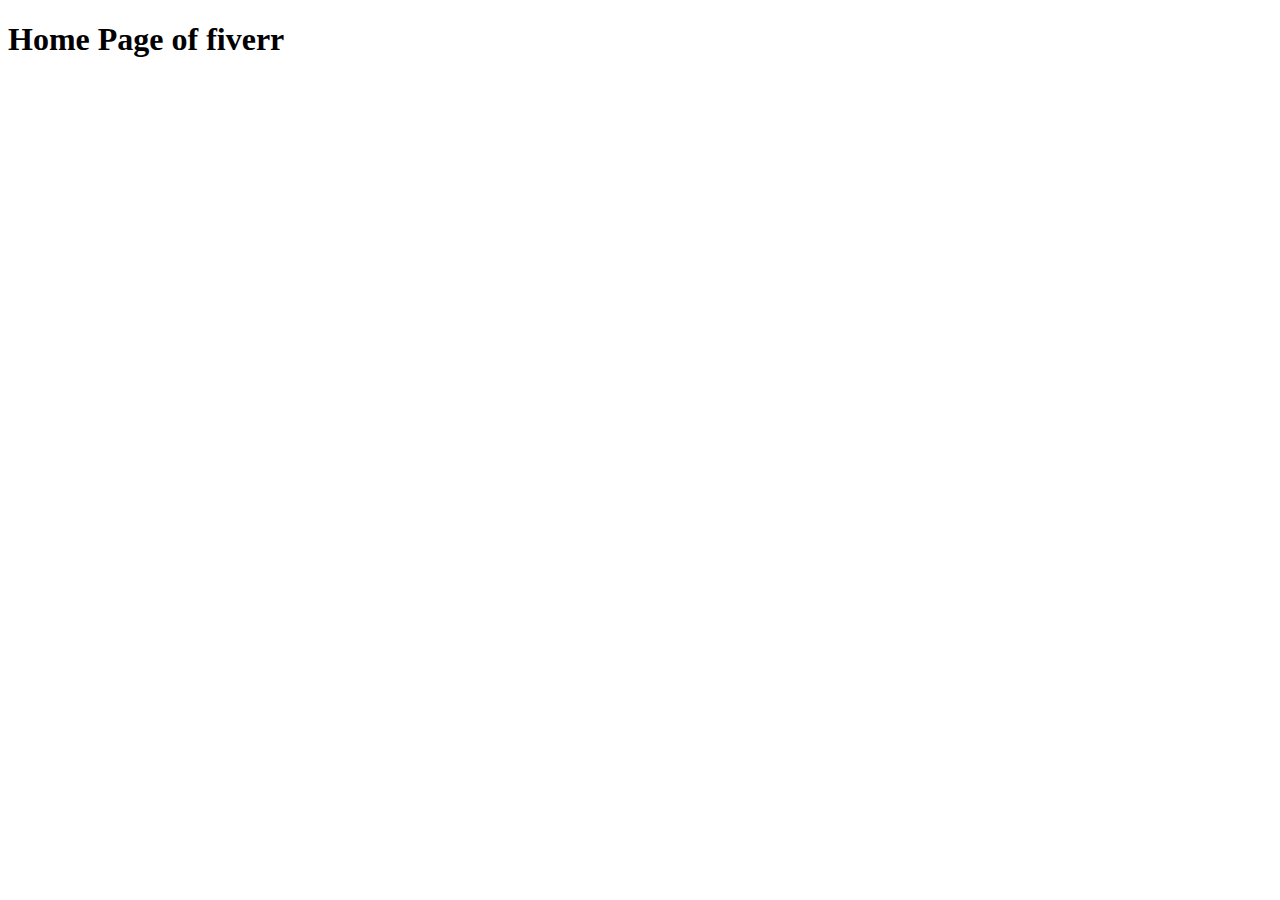
==== index.html @ 65617421 "create home page" ====
<!DOCTYPE html>
<html lang="en">
<head>
    <meta charset="UTF-8">
    <meta http-equiv="X-UA-Compatible" content="IE=edge">
    <meta name="viewport" content="width=device-width, initial-scale=1.0">
    <title>Home Page</title>
</head>
<body>
    <h1>Home Page of fiverr</h1>
</body>
</html>
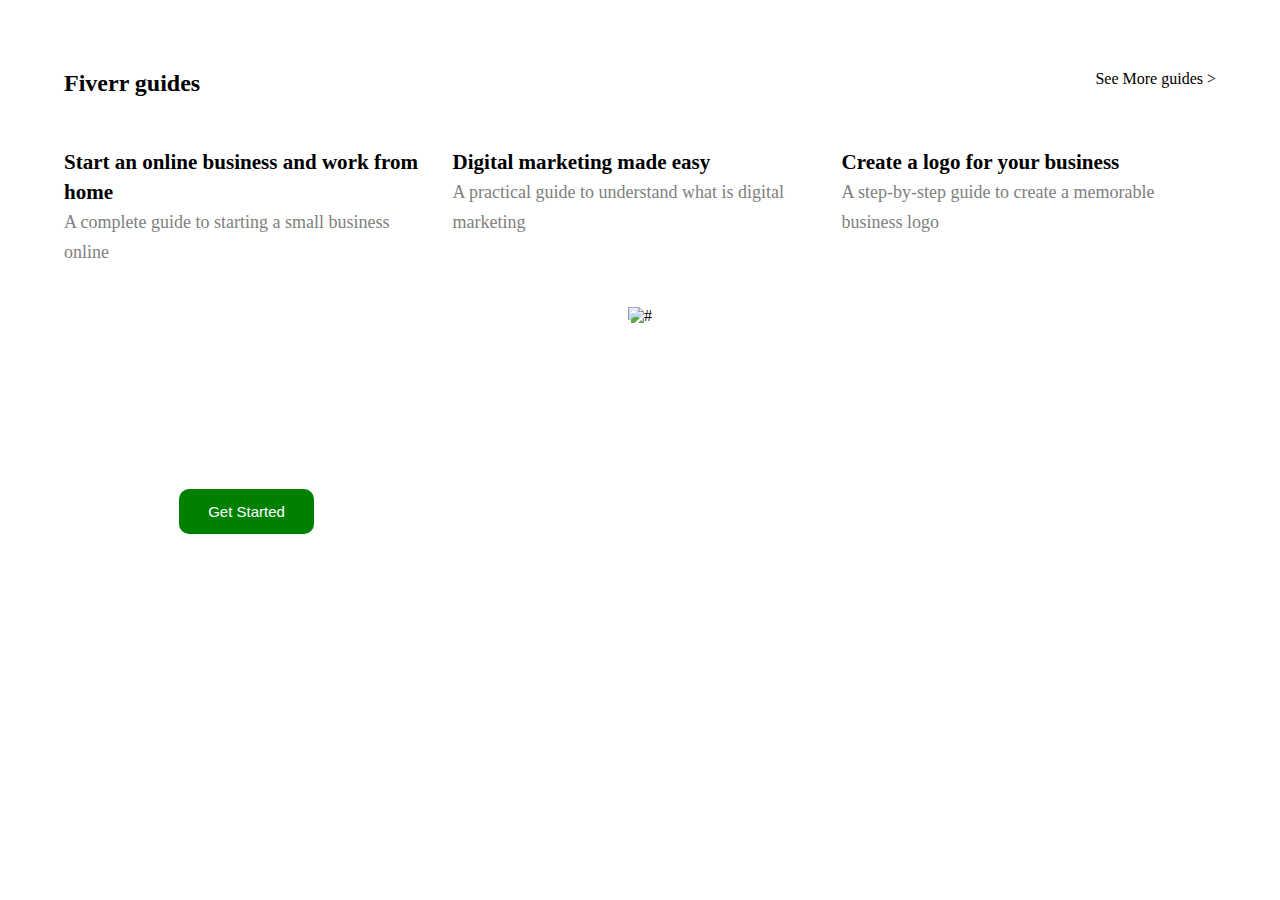
==== commit af6e4b1a: "day2_task complete" ====
--- a/index.html
+++ b/index.html
@@ -5,8 +5,59 @@
     <meta http-equiv="X-UA-Compatible" content="IE=edge">
     <meta name="viewport" content="width=device-width, initial-scale=1.0">
     <title>Home Page</title>
+    <link rel="stylesheet" href="index.css">
 </head>
 <body>
-    <h1>Home Page of fiverr</h1>
+
+    <!-- section-1 -->
+
+    <div class="fiverr-guide">
+
+        <div id="fiver-guide-head">
+            <h2>Fiverr guides</h2>
+            <p>See More guides > </p>
+        </div>
+
+        <div id="fiverr-business">
+            <div id="fiverr-business-img">
+                
+                <img src="https://fiverr-res.cloudinary.com/q_auto,f_auto,w_450,dpr_2.0/v1/attachments/generic_asset/asset/d532c0ad4feed007b3899cebad595286-1599611560157/guide-start-online-business-552-x2.png" alt="">
+
+                <h3>Start an online business and work from home</h3>
+                <p>A complete guide to starting a small business online</p>
+
+            </div>
+            <div id="fiverr-business-img">
+                
+                <img src="https://fiverr-res.cloudinary.com/q_auto,f_auto,w_450,dpr_2.0/v1/attachments/generic_asset/asset/d532c0ad4feed007b3899cebad595286-1599611560168/guide-digital-marketing-552-x2.png" alt="">
+                
+                <h3>Digital marketing made easy</h3>
+                <p>A practical guide to understand what is digital marketing</p>
+            </div>
+            <div id="fiverr-business-img">
+                
+                <img src="https://fiverr-res.cloudinary.com/q_auto,f_auto,w_450,dpr_2.0/v1/attachments/generic_asset/asset/d532c0ad4feed007b3899cebad595286-1599611560155/guide-create-a-logo-552-x2.png" alt="">
+
+                <h3>Create a logo for your business</h3>
+                <p>A step-by-step guide to create a memorable business logo</p>
+
+            </div>
+        </div>
+
+    </div>
+
+    <!-- section 2 -->
+
+    <div class="talent">
+        <img src="https://fiverr-res.cloudinary.com/q_auto,f_auto,w_1400,dpr_1.0/v1/attachments/generic_asset/asset/50218c41d277f7d85feeaf3efb4549bd-1599072608122/bg-signup-1400-x1.png" alt="#">
+        <div id="grow-head">
+            <h2>Find the talent needed to get your business growing.</h2>
+            <button id="grow-btn">Get Started</button>
+        </div>
+    </div>
+
+
+    <!-- section 2 -->
+
 </body>
 </html>--- a/index.css
+++ b/index.css
@@ -0,0 +1,70 @@
+
+*{
+    margin: 0;
+    box-sizing: border-box;
+    padding: 0;
+}
+
+/* section 1 */
+
+#fiver-guide-head{
+    width: 90%;
+    margin: auto;
+    display: flex;
+    justify-content: space-between;
+    padding: 20px 0px;
+    margin-top: 50px;
+}
+
+#fiverr-business{
+    display: flex;
+    width: 90%;
+    gap: 20px;
+    margin: auto;
+    margin-bottom: 40px;
+}
+
+#fiverr-business-img{
+    color: black;
+    font-size: 18px;
+    line-height: 30px;
+}
+
+#fiverr-business-img p{
+    color: gray;
+}
+
+#fiverr-business-img img{
+    width: 100%;
+}
+
+/* section - 2 */
+
+.talent{
+    position: relative;
+    text-align: center;
+}
+
+#grow-head{
+    position: absolute;
+    top: 10%;
+    left: 10%;
+    width: 40%;
+    color: white;
+    font-size: 35px;
+    /* line-height: 62px; */
+}
+#grow-btn{
+    position: absolute;
+    left: 10%;
+    padding: 14px 29px;
+    border-radius: 10px;
+    background-color: green;
+    color: white;
+    font-size: 15px;
+    border: none;
+}
+
+.talent img{
+    width: 85%;
+}
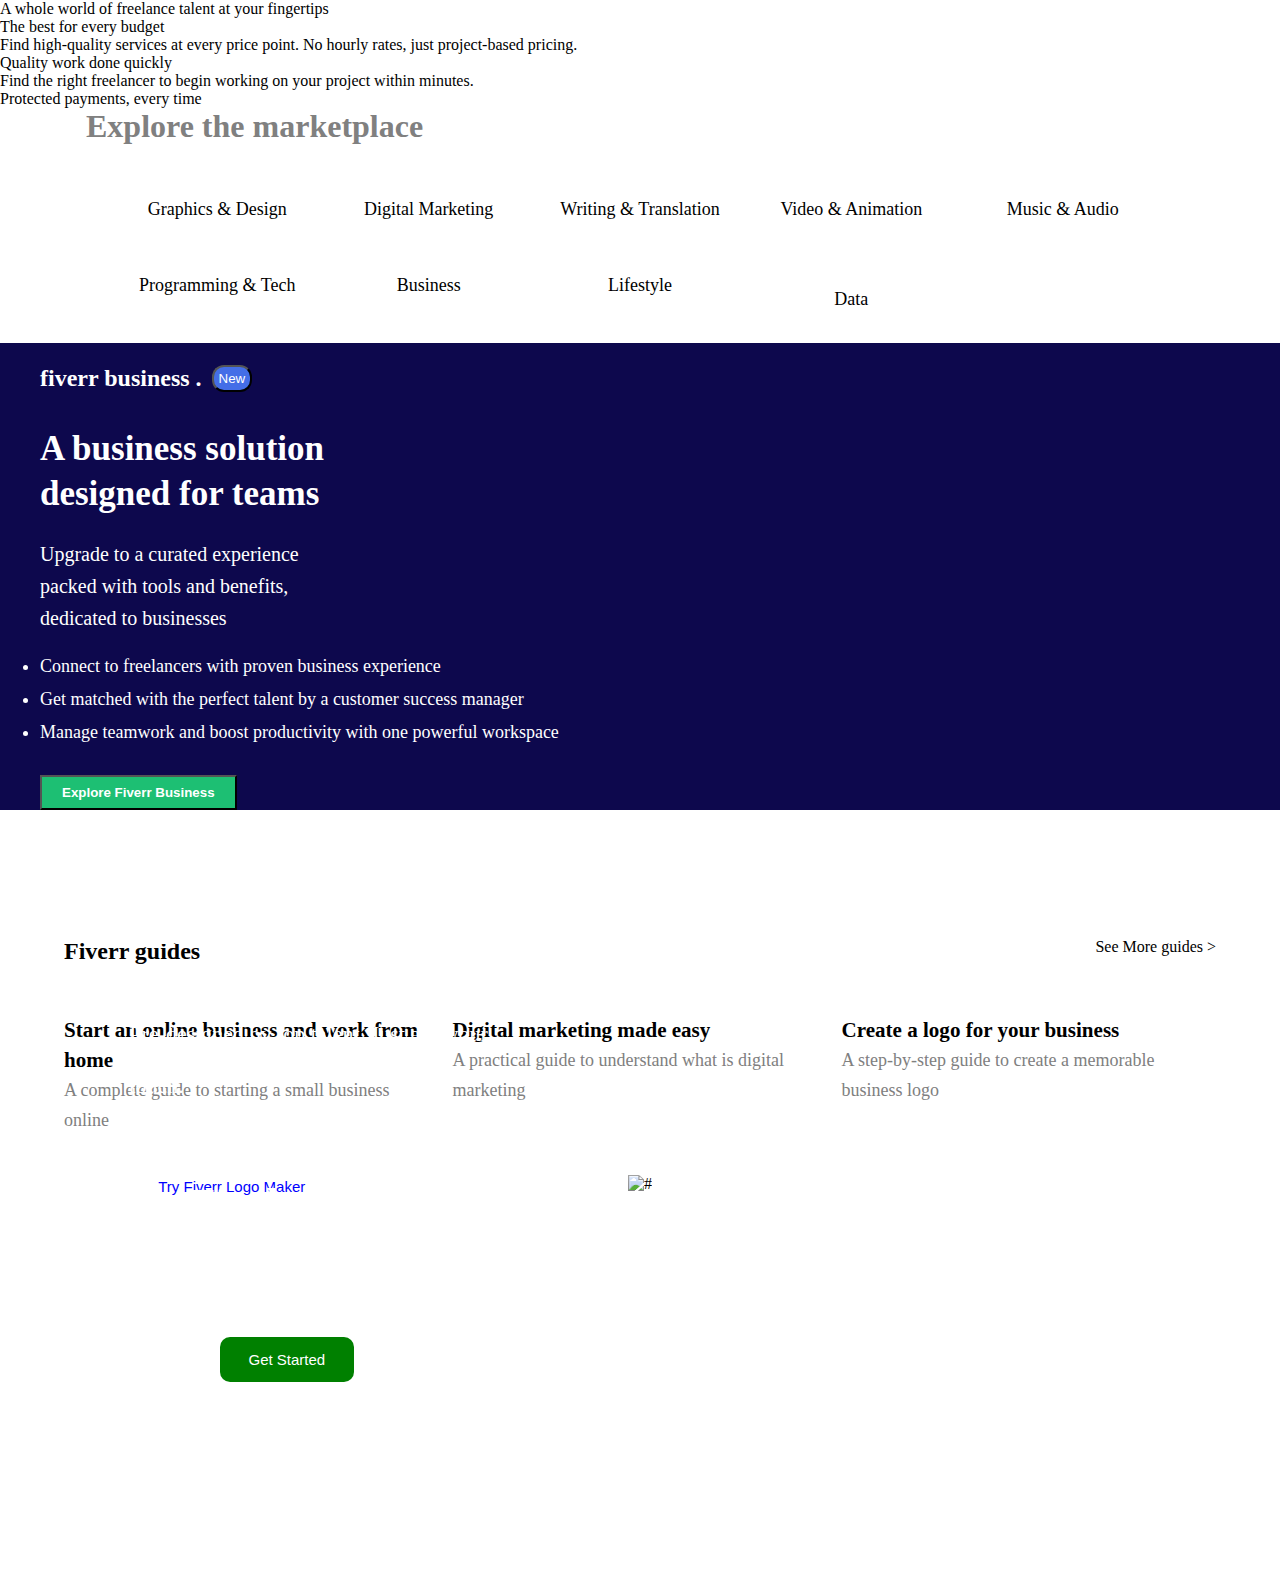
==== commit 53d17699: "day4_task added" ====
--- a/index.html
+++ b/index.html
@@ -8,8 +8,110 @@
     <link rel="stylesheet" href="index.css">
 </head>
 <body>
+    
+    <!-- section 1 -->
 
-    <!-- section-1 -->
+    <div class="whole-frelancer">
+        <div id="frelancer-txt">
+            A whole world of freelance talent at your fingertips
+
+            <li>The best for every budget</li>
+            <p>Find high-quality services at every price point. No hourly rates, just project-based pricing.</p>
+
+            <li>Quality work done quickly</li>
+            <p>Find the right freelancer to begin working on your project within minutes.</p>
+            <li>Protected payments, every time</li>
+
+        </div>
+        <div id="frelancer-video">
+
+        </div>
+    </div>
+
+        <!-- section 2 -->
+        <div class="Explore-the-marketplace">
+        
+            <h1>Explore the marketplace</h1>
+    
+            <div class="Explore-market">
+                <div>
+                    <img src="https://fiverr-res.cloudinary.com/npm-assets/@fiverr/logged_out_homepage_perseus/apps/graphics-design.d32a2f8.svg" alt="">
+                    <p>Graphics & Design</p>
+                </div>
+                <div>
+                    <img src="https://fiverr-res.cloudinary.com/npm-assets/@fiverr/logged_out_homepage_perseus/apps/online-marketing.74e221b.svg" alt="">
+                    <p>Digital Marketing</p>
+                </div>
+                <div>
+                    <img src="https://fiverr-res.cloudinary.com/npm-assets/@fiverr/logged_out_homepage_perseus/apps/writing-translation.32ebe2e.svg" alt="">
+                    <p>Writing & Translation</p>
+                </div>
+                <div>
+                    <img src="https://fiverr-res.cloudinary.com/npm-assets/@fiverr/logged_out_homepage_perseus/apps/video-animation.f0d9d71.svg" alt="">
+                    <p>Video & Animation</p>
+                </div>
+                <div>
+                    <img src="https://fiverr-res.cloudinary.com/npm-assets/@fiverr/logged_out_homepage_perseus/apps/music-audio.320af20.svg" alt="">
+                    <p>Music & Audio</p>
+                </div>
+                <div>
+                    <img src="https://fiverr-res.cloudinary.com/npm-assets/@fiverr/logged_out_homepage_perseus/apps/programming.9362366.svg" alt="">
+                    <p>Programming & Tech</p>
+                </div>
+                <div>
+                    <img src="https://fiverr-res.cloudinary.com/npm-assets/@fiverr/logged_out_homepage_perseus/apps/business.bbdf319.svg" alt="">
+                    <p>Business</p>
+                </div>
+                <div>
+                    <img src="https://fiverr-res.cloudinary.com/npm-assets/@fiverr/logged_out_homepage_perseus/apps/lifestyle.745b575.svg" alt="">
+                    <p>Lifestyle</p>
+                </div>
+                <div>
+                    <img src="https://fiverr-res.cloudinary.com/npm-assets/@fiverr/logged_out_homepage_perseus/apps/data.718910f.svg" alt="" style="padding:22px 0px" >
+                    <p>Data</p>
+                </div>
+            </div>
+    
+        </div>
+
+    <!-- section - 3 -->
+
+    <div class="fiverr-business-solution">
+        <div id="fiverr-business-solution-txt">
+           
+            <div id="fiverr-new-btn"> 
+            <h2>fiverr business .</h2>
+            <button>New</button>
+           </div>
+
+           <h1>A business solution designed for teams</h1>
+           <p>Upgrade to a curated experience packed with tools and benefits, dedicated to businesses</p>
+
+           <li>Connect to freelancers with proven business experience</li>
+           <li>Get matched with the perfect talent by a customer success manager</li>
+           <li>Manage teamwork and boost productivity with one powerful workspace</li>
+
+           <button id="explore">Explore Fiverr Business</button>
+
+        </div>
+        <div id="fiverr-business-solution-img">
+            <img src="https://fiverr-res.cloudinary.com/q_auto,f_auto,w_870,dpr_2.0/v1/attachments/generic_asset/asset/d9c17ceebda44764b591a8074a898e63-1599597624768/business-desktop-870-x2.png" alt="">
+        </div>
+    </div>
+
+        <!-- section 4 -->
+
+        <div class="fiver-logo-maker">
+            <img src="https://fiverr-res.cloudinary.com/q_auto,f_auto,w_1160,dpr_2.0/v1/attachments/generic_asset/asset/b49b1963f5f9008f5ff88bd449ec18f7-1608035772453/logo-maker-banner-wide-desktop-1352-2x.png" alt="">
+            <div id="logo-maker-txt">
+                <h4> <i>fiver</i> logo maker.</h4>
+                <h1>Make an incredible logo <i>in msinutes</i></h1>
+                <p>Pre-designed by top talent. Just add your touch.</p>
+                <button id="fiverr-logo-maker-btn">Try Fiverr Logo Maker</button>
+            </div>
+        </div>
+
+    <!-- section- 5 -->
 
     <div class="fiverr-guide">
 
@@ -46,7 +148,7 @@
 
     </div>
 
-    <!-- section 2 -->
+    <!-- section 6 -->
 
     <div class="talent">
         <img src="https://fiverr-res.cloudinary.com/q_auto,f_auto,w_1400,dpr_1.0/v1/attachments/generic_asset/asset/50218c41d277f7d85feeaf3efb4549bd-1599072608122/bg-signup-1400-x1.png" alt="#">
@@ -57,7 +159,6 @@
     </div>
 
 
-    <!-- section 2 -->
 
 </body>
 </html>--- a/index.css
+++ b/index.css
@@ -5,7 +5,150 @@
     padding: 0;
 }
 
-/* section 1 */
+
+/* section 2 */
+
+.Explore-the-marketplace{
+    width: 90%;
+    margin: auto;
+    color: gray;
+}
+
+.Explore-the-marketplace h1{
+    margin-left: 22px;
+}
+
+.Explore-market{
+
+    display: grid;
+    width: 90%;
+    grid-template-columns: repeat(5,1fr);
+    margin: auto;
+    gap: 20px;
+    margin-top: 33px;
+    margin-bottom: 33px;
+}
+
+.Explore-market div{
+    
+    width: 100%;
+    margin: auto;
+    color: black;
+    font-size: 18px;
+    text-align: center;
+}
+.Explore-market div img{
+    width: 30%;
+}
+
+
+
+/* section- 3 */
+
+.fiverr-business-solution{
+    background-color:#0d084d;
+    color: white;
+    display: flex;
+    width: 100%;
+    margin-bottom: 22px;
+}
+
+.fiverr-business-solution div{
+    width: 100%;
+    padding: 22px;
+}
+
+#fiverr-new-btn{
+    display: flex;
+    margin-left: -22px;
+    gap: 10px;
+}
+
+#fiverr-new-btn button{
+    padding: 0px 5px;
+    background-color: #446ee7;
+    color: white;
+    border-radius: 12px;
+}
+
+#fiverr-business-solution-txt{
+
+    padding: 0px 40px;
+}
+
+#fiverr-business-solution-txt h1{
+
+    width: 52%;
+    font-size: 35px;
+    margin-top: 12px;
+    line-height: 45px;
+}
+
+#fiverr-business-solution-txt p{
+    margin-top: 22px;
+    font-size: 20px;
+    width: 55%;
+    line-height: 32px;
+    margin-bottom: 22px;
+}
+
+#fiverr-business-solution-txt li{
+    font-size:18px;
+    margin-top: 12px;
+}
+
+#explore{
+    margin-top: 32px;
+    padding: 8px 20px;
+    color: white;
+    font-weight: bold;
+    background-color: #1dbf73 ;
+}
+
+
+#fiverr-business-solution-img img{
+    width: 100%;
+}
+
+
+/* section- 4 */
+
+.fiver-logo-maker{
+    position: relative;
+    width: 95%;
+    margin: auto;
+    justify-content: center;
+    margin-top: 40px;
+}
+
+.fiver-logo-maker img{
+    width: 100%;
+    background-color: #446ee7;
+}
+
+#logo-maker-txt{
+    position: absolute;
+    width: 33%;
+    top: 10%;
+    left: 8%;
+    line-height: 52px;
+    color: white;
+    font-size: 22px;
+}
+
+#fiverr-logo-maker-btn{
+    /* bottom: -100px; */
+    /* left: 10%; */
+    margin-top: 52px;
+    padding: 14px 29px;
+    border-radius: 10px;
+    background-color: white;
+    color: blue;
+    font-size: 15px;
+    border: none;
+}
+
+/* section 5 */
 
 #fiver-guide-head{
     width: 90%;
@@ -38,24 +181,29 @@
     width: 100%;
 }
 
-/* section - 2 */
+/* section - 6 */
 
 .talent{
     position: relative;
+    width: 90%;
     text-align: center;
+    margin: auto;
+    justify-content: center;
+    margin-bottom: 400px;
 }
 
 #grow-head{
     position: absolute;
-    top: 10%;
-    left: 10%;
-    width: 40%;
-    color: white;
-    font-size: 35px;
+    top: 15%;
+    left: 9%;
+    width: 45%;
+    color: white;
+    font-size: 30px;
     /* line-height: 62px; */
 }
 #grow-btn{
     position: absolute;
+    bottom: -100px;
     left: 10%;
     padding: 14px 29px;
     border-radius: 10px;
@@ -68,3 +216,4 @@
 .talent img{
     width: 85%;
 }
+
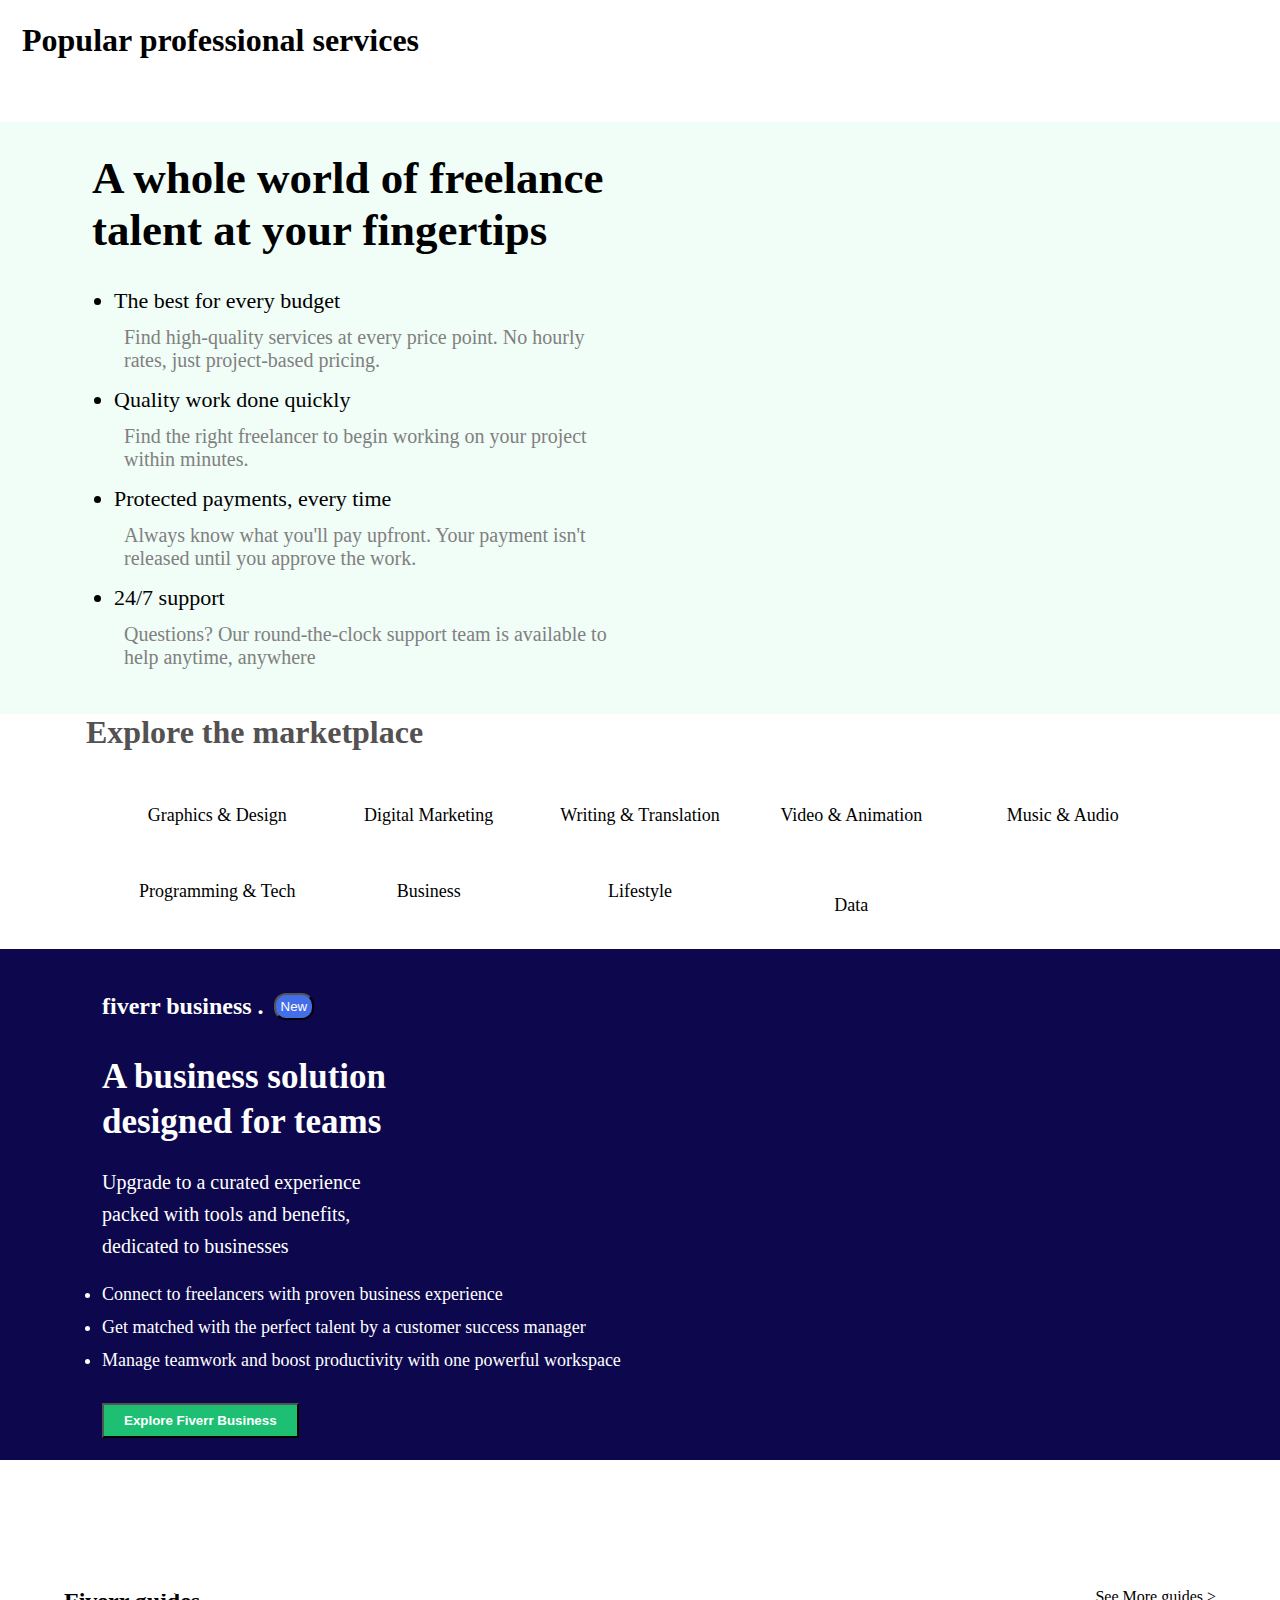
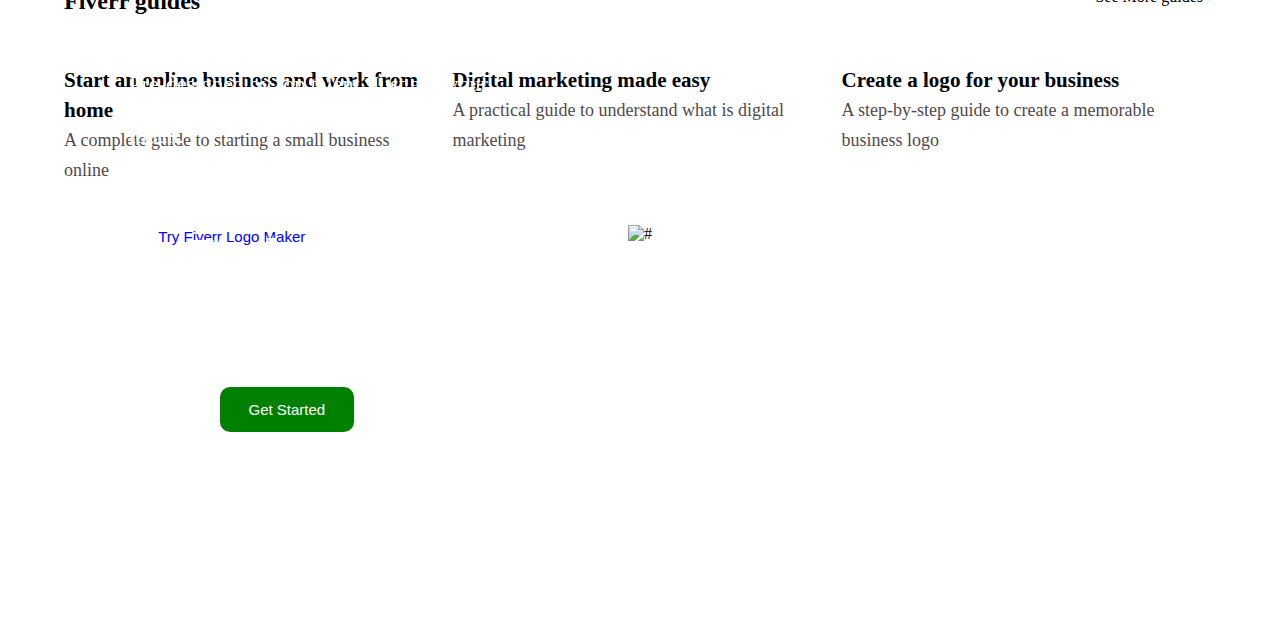
==== commit 2d3664d4: "footer and product slider added" ====
--- a/index.html
+++ b/index.html
@@ -6,14 +6,157 @@
     <meta name="viewport" content="width=device-width, initial-scale=1.0">
     <title>Home Page</title>
     <link rel="stylesheet" href="index.css">
+
+    <link rel="stylesheet" href="css/slider.css">
+    <link rel="stylesheet" href="css/lightslider.css">
+
+    <link rel="stylesheet" href="img/controls.png">
+
+    <!-- jquery------------>
+
+    <script type="text/javascript" src="js/jss.js"></script>
+    <script type="text/javascript" src="js/lightslider.js"></script>
 </head>
 <body>
     
+
+    <div class="slider">
+        <h1>Popular professional services</h1>
+        <ul id="lightSlider">
+            <li>
+                <div class="container">
+                    <!-- slidebox -->
+                    
+                    <div class="box">  
+                        <!-- model -->
+                        <img src="https://fiverr-res.cloudinary.com/q_auto,f_auto,w_255,dpr_1.0/v1/attachments/generic_asset/asset/055f758c1f5b3a1ab38c047dce553860-1598561741678/logo-design-2x.png" alt="">
+                        <div class="details">
+                            <p>Build your brand</p>
+                            <h1>Logo Desgin</h1>
+                        </div>
+                    </div>
+                </div>
+            </li>
+            <li>
+                <div class="container">
+                    <!-- slidebox -->
+                    
+                    <div class="box">  
+                        <!-- model -->
+                        <img src="https://fiverr-res.cloudinary.com/q_auto,f_auto,w_255,dpr_1.0/v1/attachments/generic_asset/asset/ae11e2d45410b0eded7fba0e46b09dbd-1598561917003/wordpress-2x.png" alt="">
+                        <div class="details">
+                            <p>Customize your site</p>
+                            <h1>WordPress</h1>
+                        </div>
+                    </div>
+                </div>
+            </li>
+            <li>
+                <div class="container">
+                    <!-- slidebox -->
+                    
+                    <div class="box">  
+                        <!-- model -->
+                        <img src="https://fiverr-res.cloudinary.com/q_auto,f_auto,w_255,dpr_1.0/v1/attachments/generic_asset/asset/055f758c1f5b3a1ab38c047dce553860-1598561741669/voiceover-2x.png" alt="">
+                        <div class="details">
+                            <p>Share your message </p>
+                            <h1>Voice over</h1>
+                        </div>
+                    </div>
+                </div>
+            </li>
+            <li>
+                <div class="container">
+                    <!-- slidebox -->
+                    
+                    <div class="box">  
+                        <!-- model -->
+                        <img src="https://fiverr-res.cloudinary.com/q_auto,f_auto,w_255,dpr_1.0/v1/attachments/generic_asset/asset/055f758c1f5b3a1ab38c047dce553860-1598561741663/animated-explainer-2x.png" alt="">
+                        <div class="details">
+                            <p>Engage your audience</p>
+                            <h1>Video Explainer</h1>
+                        </div>
+                    </div>
+                </div>
+            </li>
+            <li>
+                <div class="container">
+                    <!-- slidebox -->
+                    
+                    <div class="box">  
+                        <!-- model -->
+                        <img src="https://fiverr-res.cloudinary.com/q_auto,f_auto,w_255,dpr_1.0/v1/attachments/generic_asset/asset/055f758c1f5b3a1ab38c047dce553860-1598561741667/social-2x.png" alt="">
+                        <div class="details">
+                            <p>Reach more customers</p>
+                            <h1>Social Media</h1>
+                        </div>
+                    </div>
+                </div>
+            </li>
+            <li>
+                <div class="container">
+                    <!-- slidebox -->
+                    
+                    <div class="box">  
+                        <!-- model -->
+                        <img src="https://fiverr-res.cloudinary.com/q_auto,f_auto,w_255,dpr_1.0/v1/attachments/generic_asset/asset/055f758c1f5b3a1ab38c047dce553860-1598561741668/seo-2x.png" alt="">
+                        <div class="details">
+                            <p>Unlock growth online</p>
+                            <h1>SEO</h1>
+                        </div>
+                    </div>
+                </div>
+            </li>
+            <li>
+                <div class="container">
+                    <!-- slidebox -->
+                    
+                    <div class="box">  
+                        <!-- model -->
+                        <img src="https://fiverr-res.cloudinary.com/q_auto,f_auto,w_255,dpr_1.0/v1/attachments/generic_asset/asset/055f758c1f5b3a1ab38c047dce553860-1598561741664/illustration-2x.png" alt="">
+                        <div class="details">
+                            <p>Color your dreams</p>
+                            <h1>Illustriation</h1>
+                        </div>
+                    </div>
+                </div>
+            </li>
+            <li>
+                <div class="container">
+                    <!-- slidebox -->
+                    
+                    <div class="box">  
+                        <!-- model -->
+                        <img src="https://fiverr-res.cloudinary.com/q_auto,f_auto,w_255,dpr_1.0/v1/attachments/generic_asset/asset/055f758c1f5b3a1ab38c047dce553860-1598561741674/translation-2x.png" alt="">
+                        <div class="details">
+                            <p>Go global</p>
+                            <h1>Translation</h1>
+                        </div>
+                    </div>
+                </div>
+            </li>
+            <li>
+                <div class="container">
+                    <!-- slidebox -->
+                    
+                    <div class="box">  
+                        <!-- model -->
+                        <img src="https://fiverr-res.cloudinary.com/q_auto,f_auto,w_255,dpr_1.0/v1/attachments/generic_asset/asset/055f758c1f5b3a1ab38c047dce553860-1598561741664/data-entry-2x.png" alt="">
+                        <div class="details">
+                            <p>Learn your business</p>
+                            <h1>Data Entry</h1>
+                        </div>
+                    </div>
+                </div>
+            </li>
+          </ul>
+    </div>
+
     <!-- section 1 -->
 
     <div class="whole-frelancer">
         <div id="frelancer-txt">
-            A whole world of freelance talent at your fingertips
+            <h1>A whole world of freelance talent at your fingertips</h1>
 
             <li>The best for every budget</li>
             <p>Find high-quality services at every price point. No hourly rates, just project-based pricing.</p>
@@ -21,10 +164,15 @@
             <li>Quality work done quickly</li>
             <p>Find the right freelancer to begin working on your project within minutes.</p>
             <li>Protected payments, every time</li>
-
-        </div>
+            <p>Always know what you'll pay upfront. Your payment isn't released until you approve the work.</p>
+
+            <li>24/7 support</li>
+            <p>Questions? Our round-the-clock support team is available to help anytime, anywhere</p>
+
+        </div>
+
         <div id="frelancer-video">
-
+            <img src="https://fiverr-res.cloudinary.com/q_auto,f_auto,w_700,dpr_1.0/v1/attachments/generic_asset/asset/089e3bb9352f90802ad07ad9f6a4a450-1599517407052/selling-proposition-still-1400-x1.png" alt="">
         </div>
     </div>
 
@@ -159,6 +307,9 @@
     </div>
 
 
+<!-- section slider -------------->
 
 </body>
-</html>+</html>
+
+<script src="js/script.js"></script>--- a/index.css
+++ b/index.css
@@ -11,7 +11,7 @@
 .Explore-the-marketplace{
     width: 90%;
     margin: auto;
-    color: gray;
+    color: rgb(83, 81, 81);
 }
 
 .Explore-the-marketplace h1{
@@ -73,7 +73,8 @@
 
 #fiverr-business-solution-txt{
 
-    padding: 0px 40px;
+    /* padding: 0px 40px; */
+    margin-left: 80px;
 }
 
 #fiverr-business-solution-txt h1{
@@ -174,7 +175,7 @@
 }
 
 #fiverr-business-img p{
-    color: gray;
+    color: rgb(81, 74, 74);
 }
 
 #fiverr-business-img img{
@@ -217,3 +218,55 @@
     width: 85%;
 }
 
+
+/* section whole world  */
+
+.whole-frelancer{
+    display: flex;
+    padding: 30px;
+    background-color: #f1fdf7;
+}
+
+#frelancer-txt{
+    margin-left: 62px;
+}
+
+#frelancer-txt h1{
+    font-size: 45px;
+    margin-bottom: 32px;
+    width:80%;
+}
+
+#frelancer-txt li{
+    font-size: 22px;
+    margin-left: 22px;
+    margin-bottom: 12px;
+}
+
+#frelancer-txt p{
+    font-size: 20px;
+    margin-bottom: 15px;
+    width: 70%;
+    margin-left: 32px;
+    color: gray;
+
+}
+
+.whole-frelancer div{
+    width: 100%;
+}
+
+#frelancer-video{
+    justify-content: center;
+    align-items: center;
+    margin-top: 22px;
+    width: 60%;
+}
+
+
+/* section ---------- slider*/
+
+.slider h1{
+    margin-left: 22px;
+    margin-top: 22px;
+}--- a/css/slider.css
+++ b/css/slider.css
@@ -0,0 +1,61 @@
+body{
+    padding: 0px;
+    margin: 0px;
+}
+
+ul{
+    list-style: none;
+}
+
+a{
+    text-decoration: none;
+}
+
+.container{
+    width: 100%;
+    height: auto;
+    /* background-color: gray; */
+    display: flex;
+    justify-content: center;
+    align-items: center;
+}
+
+.box{
+    width: 350px;
+    height: auto;
+    border-radius: 12px;
+    display: flex;
+    flex-direction: column;
+    align-items: center;
+    justify-content: space-between;
+    box-sizing: border-box;
+    margin: 20px 10px;
+}
+
+.model{
+    position: relative;
+    height: 350px;
+    max-height: 100%;
+    max-width: 100%;
+}
+
+.details{
+    position: absolute;
+    display: flex;
+    color: white;
+    flex-direction: column;
+    align-items: flex-start;
+    margin-left: 52px;
+    width: 300px;
+}
+
+.details p{
+    font-size: 15px;
+    margin-left: 22px;
+    margin-top: 22px;
+}
+
+.details h1{
+    font-size: 24px;
+    margin-top: 5px;
+}--- a/css/lightslider.css
+++ b/css/lightslider.css
@@ -0,0 +1,392 @@
+/*! lightslider - v1.1.3 - 2015-04-14
+* https://github.com/sachinchoolur/lightslider
+* Copyright (c) 2015 Sachin N; Licensed MIT */
+/** /!!! core css Should not edit !!!/**/ 
+
+.lSSlideOuter {
+    overflow: hidden;
+    -webkit-touch-callout: none;
+    -webkit-user-select: none;
+    -khtml-user-select: none;
+    -moz-user-select: none;
+    -ms-user-select: none;
+    user-select: none
+}
+.lightSlider:before, .lightSlider:after {
+    content: " ";
+    display: table;
+}
+.lightSlider {
+    overflow: hidden;
+    margin: 0;
+}
+.lSSlideWrapper {
+    max-width: 100%;
+    overflow: hidden;
+    position: relative;
+}
+.lSSlideWrapper > .lightSlider:after {
+    clear: both;
+}
+.lSSlideWrapper .lSSlide {
+    -webkit-transform: translate(0px, 0px);
+    -ms-transform: translate(0px, 0px);
+    transform: translate(0px, 0px);
+    /* -webkit-transition: all 1s; */
+    -webkit-transition-property: -webkit-transform,height;
+    -moz-transition-property: -moz-transform,height;
+    transition-property: transform,height;
+    -webkit-transition-duration: inherit !important;
+    transition-duration: inherit !important;
+    -webkit-transition-timing-function: inherit !important;
+    transition-timing-function: inherit !important;
+}
+.lSSlideWrapper .lSFade {
+    position: relative;
+}
+.lSSlideWrapper .lSFade > * {
+    position: absolute !important;
+    top: 0;
+    left: 0;
+    z-index: 9;
+    margin-right: 0;
+    width: 100%;
+}
+.lSSlideWrapper.usingCss .lSFade > * {
+    opacity: 0;
+    -webkit-transition-delay: 0s;
+    transition-delay: 0s;
+    -webkit-transition-duration: inherit !important;
+    transition-duration: inherit !important;
+    -webkit-transition-property: opacity;
+    transition-property: opacity;
+    -webkit-transition-timing-function: inherit !important;
+    transition-timing-function: inherit !important;
+}
+.lSSlideWrapper .lSFade > *.active {
+    z-index: 10;
+}
+.lSSlideWrapper.usingCss .lSFade > *.active {
+    opacity: 1;
+}
+/** /!!! End of core css Should not edit !!!/**/
+
+/* Pager */
+.lSSlideOuter .lSPager.lSpg {
+    margin: 10px 0 0;
+    padding: 0;
+    text-align: center;
+}
+.lSSlideOuter .lSPager.lSpg > li {
+    cursor: pointer;
+    display: inline-block;
+    padding: 0 5px;
+}
+.lSSlideOuter .lSPager.lSpg > li a {
+    background-color: white;
+    border-radius: 30px;
+    display: inline-block;
+    height: 8px;
+    overflow: hidden;
+    text-indent: -999em;
+    width: 8px;
+    position: relative;
+    z-index: 99;
+    -webkit-transition: all 0.5s linear 0s;
+    transition: all 0.5s linear 0s;
+}
+.lSSlideOuter .lSPager.lSpg > li:hover a, .lSSlideOuter .lSPager.lSpg > li.active a {
+    background-color: white;
+}
+.lSSlideOuter .media {
+    opacity: 0.8;
+}
+.lSSlideOuter .media.active {
+    opacity: 1;
+}
+/* End of pager */
+
+/** Gallery */
+.lSSlideOuter .lSPager.lSGallery {
+    list-style: none outside none;
+    padding-left: 0;
+    margin: 0;
+    overflow: hidden;
+    transform: translate3d(0px, 0px, 0px);
+    -moz-transform: translate3d(0px, 0px, 0px);
+    -ms-transform: translate3d(0px, 0px, 0px);
+    -webkit-transform: translate3d(0px, 0px, 0px);
+    -o-transform: translate3d(0px, 0px, 0px);
+    /* -webkit-transition-property: -webkit-transform; */
+    /* -moz-transition-property: -moz-transform; */
+    -webkit-touch-callout: none;
+    -webkit-user-select: none;
+    -khtml-user-select: none;
+    -moz-user-select: none;
+    -ms-user-select: none;
+    user-select: none;
+}
+.lSSlideOuter .lSPager.lSGallery li {
+    overflow: hidden;
+    -webkit-transition: border-radius 0.12s linear 0s 0.35s linear 0s;
+    transition: border-radius 0.12s linear 0s 0.35s linear 0s;
+}
+.lSSlideOuter .lSPager.lSGallery li.active, .lSSlideOuter .lSPager.lSGallery li:hover {
+    border-radius: 5px;
+}
+.lSSlideOuter .lSPager.lSGallery img {
+    display: block;
+    height: auto;
+    max-width: 100%;
+}
+.lSSlideOuter .lSPager.lSGallery:before, .lSSlideOuter .lSPager.lSGallery:after {
+    content: " ";
+    display: table;
+}
+.lSSlideOuter .lSPager.lSGallery:after {
+    clear: both;
+}
+/* End of Gallery*/
+
+/* slider actions */
+.lSAction > a {
+    width: 32px;
+    display: block;
+    top: 50%;
+    height: 32px;
+    background-image: url('../img/controls.png');
+    cursor: pointer;
+    position: absolute;
+    z-index: 99;
+    margin-top: -16px;
+    opacity: 0.5;
+    -webkit-transition: opacity 0.35s linear 0s;
+    transition: opacity 0.35s linear 0s;
+}
+.lSAction > a:hover {
+    opacity: 1;
+}
+.lSAction > .lSPrev {
+    background-position: 0 0;
+    left: 20px;
+}
+.lSAction > .lSNext {
+    background-position: -32px 0;
+    right: 20px;
+}
+.lSAction > a.disabled {
+    pointer-events: none;
+}
+.cS-hidden {
+    height: 1px;
+    opacity: 0;
+    filter: alpha(opacity=0);
+    overflow: hidden;
+}
+
+
+/* vertical */
+.lSSlideOuter.vertical {
+    position: relative;
+}
+.lSSlideOuter.vertical.noPager {
+    padding-right: 0px !important;
+}
+.lSSlideOuter.vertical .lSGallery {
+    position: absolute !important;
+    right: 0;
+    top: 0;
+}
+.lSSlideOuter.vertical .lightSlider > * {
+    width: 100% !important;
+    max-width: none !important;
+}
+
+/* vertical controlls */
+.lSSlideOuter.vertical .lSAction > a {
+    left: 50%;
+    margin-left: -14px;
+    margin-top: 0;
+}
+.lSSlideOuter.vertical .lSAction > .lSNext {
+    background-position: 31px -31px;
+    bottom: 10px;
+    top: auto;
+}
+.lSSlideOuter.vertical .lSAction > .lSPrev {
+    background-position: 0 -31px;
+    bottom: auto;
+    top: 10px;
+}
+/* vertical */
+
+
+/* Rtl */
+.lSSlideOuter.lSrtl {
+    direction: rtl;
+}
+.lSSlideOuter .lightSlider, .lSSlideOuter .lSPager {
+    padding-left: 0;
+    list-style: none outside none;
+}
+.lSSlideOuter.lSrtl .lightSlider, .lSSlideOuter.lSrtl .lSPager {
+    padding-right: 0;
+}
+.lSSlideOuter .lightSlider > *,  .lSSlideOuter .lSGallery li {
+    float: left;
+}
+.lSSlideOuter.lSrtl .lightSlider > *,  .lSSlideOuter.lSrtl .lSGallery li {
+    float: right !important;
+}
+/* Rtl */
+
+@-webkit-keyframes rightEnd {
+    0% {
+        left: 0;
+    }
+
+    50% {
+        left: -15px;
+    }
+
+    100% {
+        left: 0;
+    }
+}
+@keyframes rightEnd {
+    0% {
+        left: 0;
+    }
+
+    50% {
+        left: -15px;
+    }
+
+    100% {
+        left: 0;
+    }
+}
+@-webkit-keyframes topEnd {
+    0% {
+        top: 0;
+    }
+
+    50% {
+        top: -15px;
+    }
+
+    100% {
+        top: 0;
+    }
+}
+@keyframes topEnd {
+    0% {
+        top: 0;
+    }
+
+    50% {
+        top: -15px;
+    }
+
+    100% {
+        top: 0;
+    }
+}
+@-webkit-keyframes leftEnd {
+    0% {
+        left: 0;
+    }
+
+    50% {
+        left: 15px;
+    }
+
+    100% {
+        left: 0;
+    }
+}
+@keyframes leftEnd {
+    0% {
+        left: 0;
+    }
+
+    50% {
+        left: 15px;
+    }
+
+    100% {
+        left: 0;
+    }
+}
+@-webkit-keyframes bottomEnd {
+    0% {
+        bottom: 0;
+    }
+
+    50% {
+        bottom: -15px;
+    }
+
+    100% {
+        bottom: 0;
+    }
+}
+@keyframes bottomEnd {
+    0% {
+        bottom: 0;
+    }
+
+    50% {
+        bottom: -15px;
+    }
+
+    100% {
+        bottom: 0;
+    }
+}
+.lSSlideOuter .rightEnd {
+    -webkit-animation: rightEnd 0.3s;
+    animation: rightEnd 0.3s;
+    position: relative;
+}
+.lSSlideOuter .leftEnd {
+    -webkit-animation: leftEnd 0.3s;
+    animation: leftEnd 0.3s;
+    position: relative;
+}
+.lSSlideOuter.vertical .rightEnd {
+    -webkit-animation: topEnd 0.3s;
+    animation: topEnd 0.3s;
+    position: relative;
+}
+.lSSlideOuter.vertical .leftEnd {
+    -webkit-animation: bottomEnd 0.3s;
+    animation: bottomEnd 0.3s;
+    position: relative;
+}
+.lSSlideOuter.lSrtl .rightEnd {
+    -webkit-animation: leftEnd 0.3s;
+    animation: leftEnd 0.3s;
+    position: relative;
+}
+.lSSlideOuter.lSrtl .leftEnd {
+    -webkit-animation: rightEnd 0.3s;
+    animation: rightEnd 0.3s;
+    position: relative;
+}
+/*/  GRab cursor */
+.lightSlider.lsGrab > * {
+  cursor: -webkit-grab;
+  cursor: -moz-grab;
+  cursor: -o-grab;
+  cursor: -ms-grab;
+  cursor: grab;
+}
+.lightSlider.lsGrabbing > * {
+  cursor: move;
+  cursor: -webkit-grabbing;
+  cursor: -moz-grabbing;
+  cursor: -o-grabbing;
+  cursor: -ms-grabbing;
+  cursor: grabbing;
+}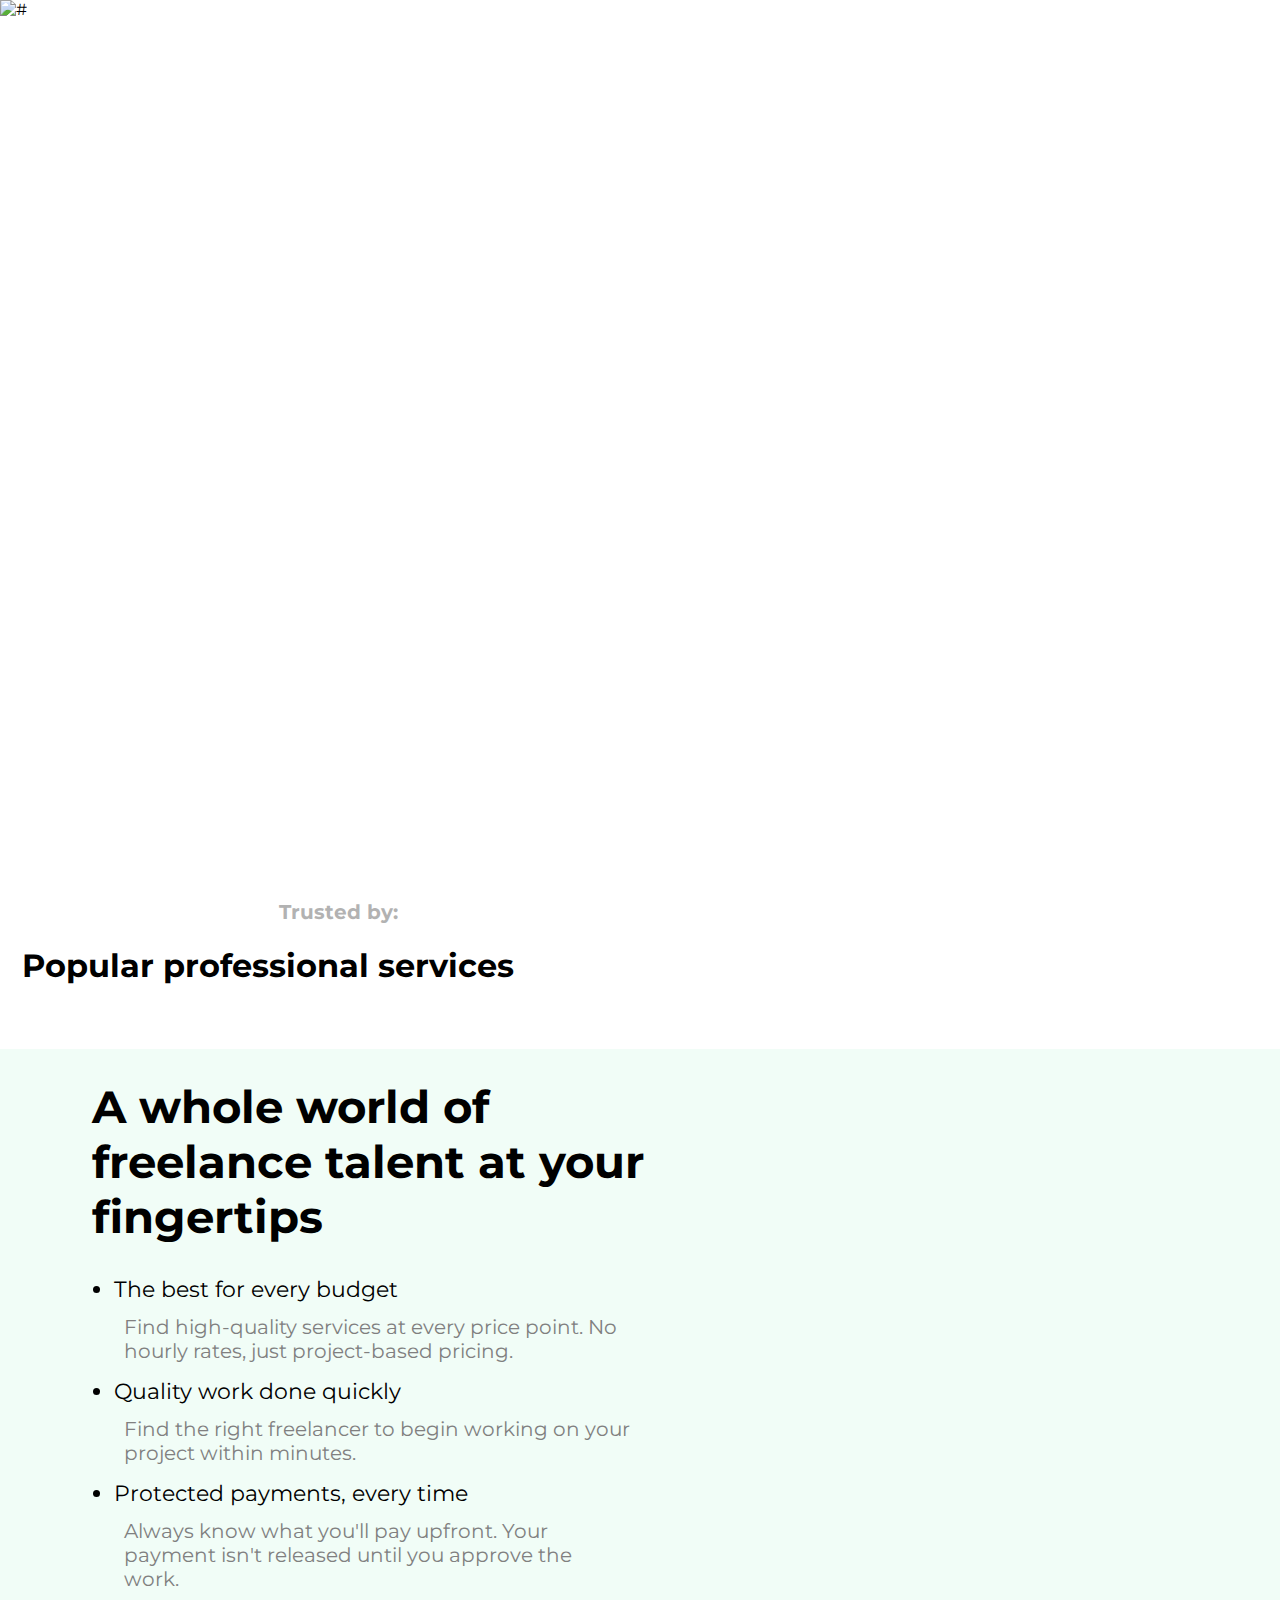
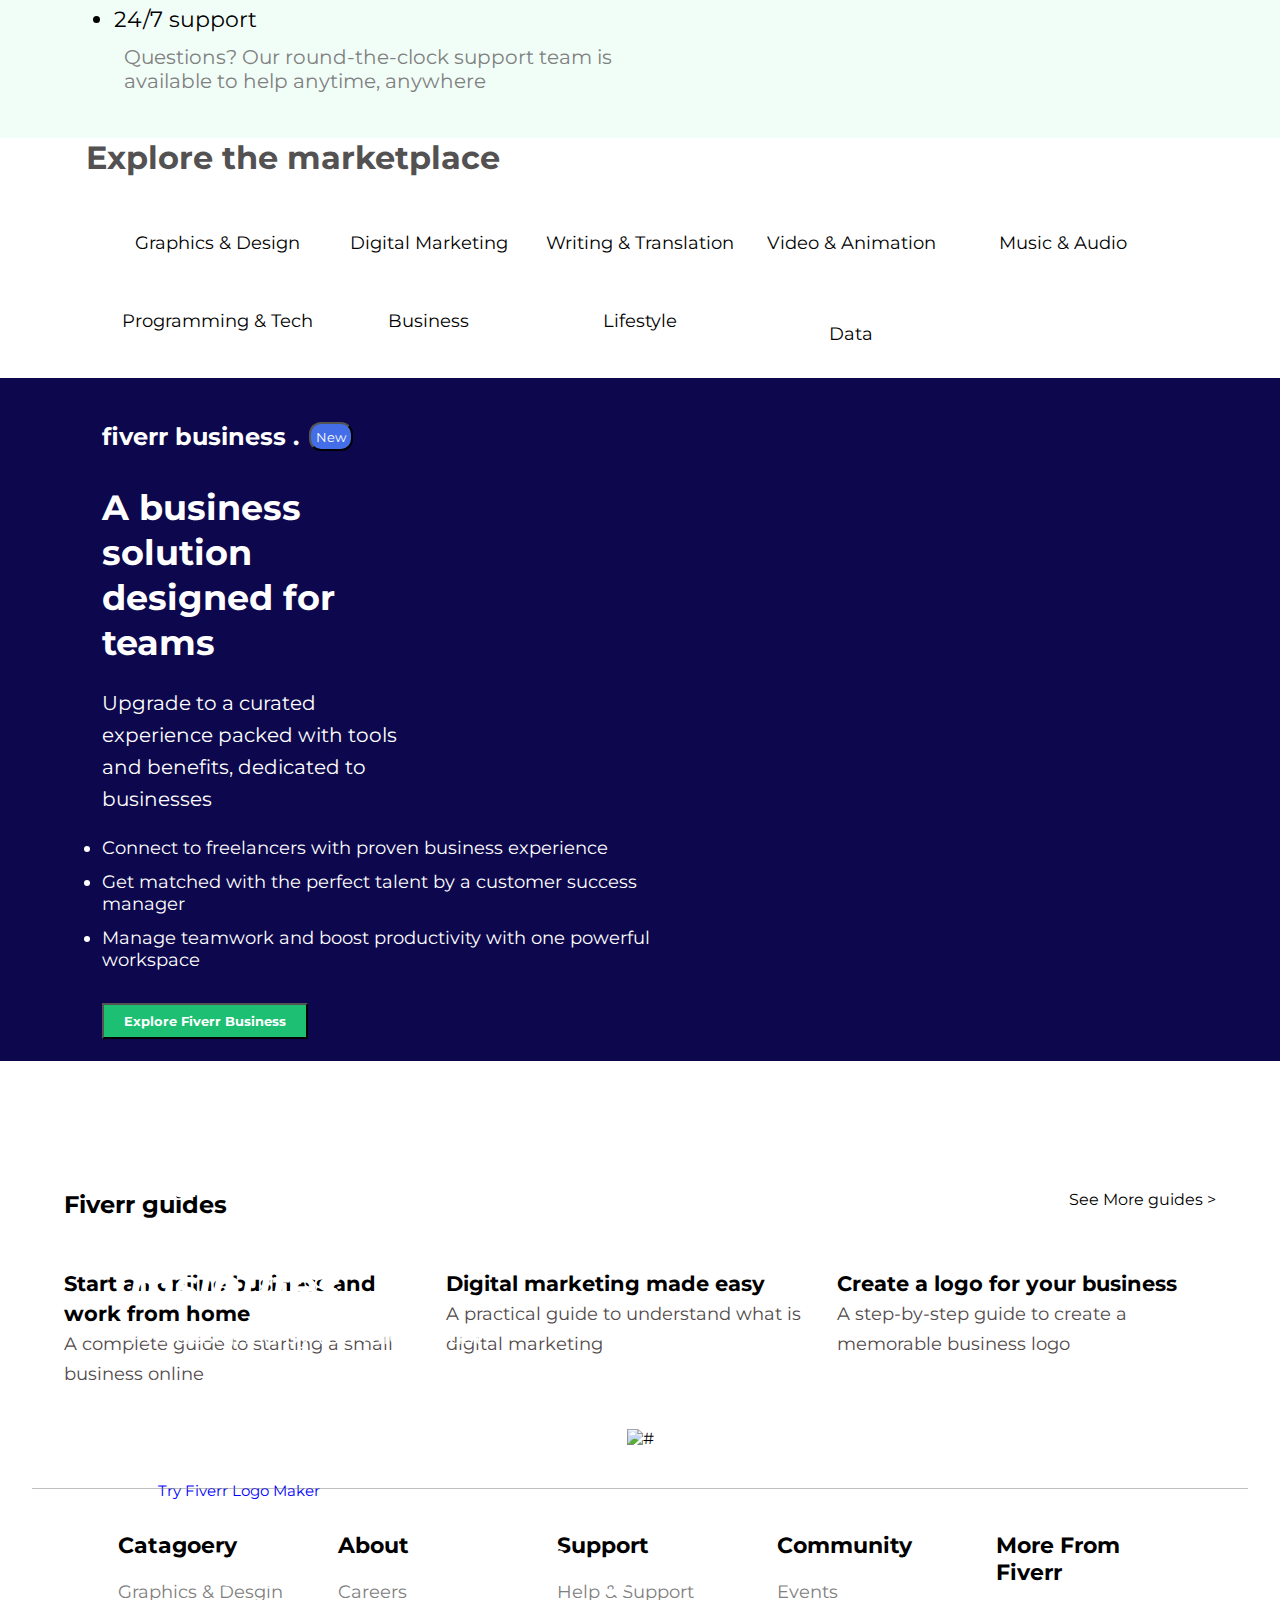
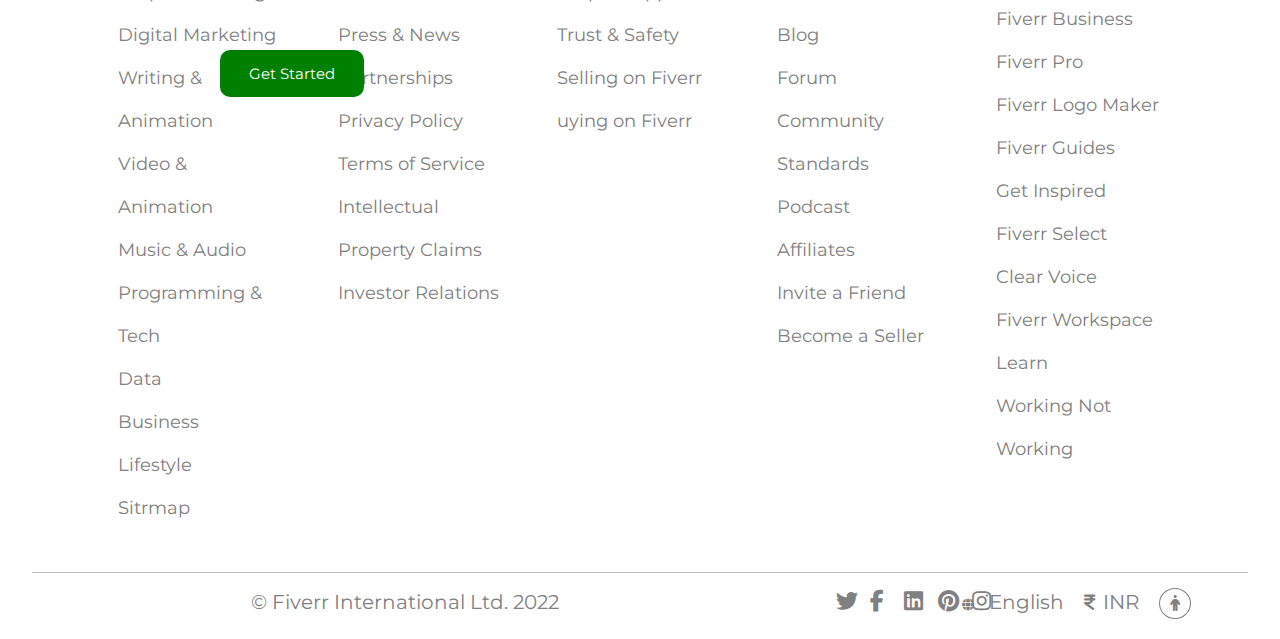
==== commit dad0660e: "project complete" ====
--- a/index.html
+++ b/index.html
@@ -5,7 +5,13 @@
     <meta http-equiv="X-UA-Compatible" content="IE=edge">
     <meta name="viewport" content="width=device-width, initial-scale=1.0">
     <title>Home Page</title>
-    <link rel="stylesheet" href="index.css">
+
+<link rel="preconnect" href="https://fonts.googleapis.com">
+<link rel="preconnect" href="https://fonts.gstatic.com" crossorigin>
+<link href="https://fonts.googleapis.com/css2?family=Montserrat&display=swap" rel="stylesheet">
+
+
+    <link rel="stylesheet" href="css/index.css">
 
     <link rel="stylesheet" href="css/slider.css">
     <link rel="stylesheet" href="css/lightslider.css">
@@ -16,9 +22,39 @@
 
     <script type="text/javascript" src="js/jss.js"></script>
     <script type="text/javascript" src="js/lightslider.js"></script>
+
+    <!-- navbar -->
+
+    <link rel="stylesheet" href="css/navbar.css">
+
+    <!-- footer -->
+    <link rel="stylesheet" href="css/footer.css">
+    <link rel="stylesheet" href="https://cdnjs.cloudflare.com/ajax/libs/font-awesome/6.1.2/css/all.min.css">
+    <link rel="stylesheet" href="https://cdnjs.cloudflare.com/ajax/libs/font-awesome/6.2.0/css/all.min.css">
+
 </head>
 <body>
-    
+
+    <!-- navbar import -->
+
+    <div id="Navbar"></div>
+    <div class="banner">
+        <img src="https://techbusbee.com/wp-content/uploads/2021/01/TBB-Featured-Image-1280x720-2.jpg" style="height: 100vh;" alt="#" id="image">
+    </div>
+    
+    <div class="fiver-comp-logo">
+        <div id="company-txt"><p>Trusted by:</p></div>
+        <div id="company-logo"><img src="https://fiverr-res.cloudinary.com/npm-assets/@fiverr/logged_out_homepage_perseus/apps/facebook.31d5f92.png" alt=""></div>
+        <div id="company-logo">
+            <img src="https://fiverr-res.cloudinary.com/npm-assets/@fiverr/logged_out_homepage_perseus/apps/google.517da09.png" alt="">
+        </div>
+        <div id="company-logo">
+            <img src="https://fiverr-res.cloudinary.com/npm-assets/@fiverr/logged_out_homepage_perseus/apps/netflix.e3ad953.png" alt="">
+        </div>
+        <div id="company-logo">
+            <img src="https://fiverr-res.cloudinary.com/npm-assets/@fiverr/logged_out_homepage_perseus/apps/pandg.8b7310b.png" alt="">
+        </div>
+    </div>
 
     <div class="slider">
         <h1>Popular professional services</h1>
@@ -307,9 +343,43 @@
     </div>
 
 
-<!-- section slider -------------->
+
+<!-- footer -->
+
+<div id="footer">
+</div>
 
 </body>
 </html>
 
-<script src="js/script.js"></script>+<script src="js/script.js"></script>
+
+<script type="module">
+    import {footer} from './js/footer.js'
+    document.getElementById('footer').innerHTML = footer();  
+</script>
+
+<script type="module">
+    
+    import {navbar} from './js/navbar.js'
+    
+    document.getElementById('Navbar').innerHTML=navbar();
+</script>
+
+<script type="text/javascript">
+
+    let image=document.getElementById("image");
+
+    let images=['https://media-exp1.licdn.com/dms/image/C4D1BAQEaw14mCNOkVw/company-background_10000/0/1599653391313?e=2147483647&v=beta&t=actBnxTxttOI47b9aZcVS2fB1dYCyqvMHehw3RPOnAc','https://fiverr-res.cloudinary.com/q_auto,f_auto,w_1400,dpr_1.0/v1/attachments/generic_asset/asset/50218c41d277f7d85feeaf3efb4549bd-1599072608122/bg-signup-1400-x1.png','https://workspace.fiverr.com/wp-content/uploads/2021/10/home-cover-green-desktop.png'];
+
+    setInterval(function(){
+        let random= Math.floor(Math.random()*3);
+        image.src=images[random];
+    },5000);
+
+    window.addEventListener("scroll",function(){
+        var header= document.querySelector("header");
+        header.classList.toggle("sticky", window.scrollY > 0);
+    })
+
+</script>--- a/css/index.css
+++ b/css/index.css
@@ -0,0 +1,303 @@
+
+*{
+    margin: 0;
+    box-sizing: border-box;
+    padding: 0;
+    font-family: 'Montserrat', sans-serif;
+}
+
+
+/* section 1 logo */
+
+.fiver-comp-logo{
+    display: flex;
+    width: 80%;
+    margin: auto;
+    /* margin-top: 10%; */
+    justify-content: space-evenly;
+    align-items: center;
+    /* border: 1px solid blue; */
+    
+}
+
+#company-txt{
+    text-align: center;
+    font-size: 20px;
+    font-weight: bold;
+    color: gray;
+    opacity: 0.6;
+}
+
+#company-logo{
+    text-align: center;
+    /* border: 1px solid green; */
+}
+
+#company-logo img{
+    width: 100%;
+}
+
+/* section 2 */
+
+.Explore-the-marketplace{
+    width: 90%;
+    margin: auto;
+    color: rgb(83, 81, 81);
+}
+
+.Explore-the-marketplace h1{
+    margin-left: 22px;
+}
+
+.Explore-market{
+
+    display: grid;
+    width: 90%;
+    grid-template-columns: repeat(5,1fr);
+    margin: auto;
+    gap: 20px;
+    margin-top: 33px;
+    margin-bottom: 33px;
+}
+
+.Explore-market div{
+    
+    width: 100%;
+    margin: auto;
+    color: black;
+    font-size: 18px;
+    text-align: center;
+}
+.Explore-market div img{
+    width: 30%;
+}
+
+
+
+/* section- 3 */
+
+.fiverr-business-solution{
+    background-color:#0d084d;
+    color: white;
+    display: flex;
+    width: 100%;
+    margin-bottom: 22px;
+}
+
+.fiverr-business-solution div{
+    width: 100%;
+    padding: 22px;
+}
+
+#fiverr-new-btn{
+    display: flex;
+    margin-left: -22px;
+    gap: 10px;
+}
+
+#fiverr-new-btn button{
+    padding: 0px 5px;
+    background-color: #446ee7;
+    color: white;
+    border-radius: 12px;
+}
+
+#fiverr-business-solution-txt{
+
+    /* padding: 0px 40px; */
+    margin-left: 80px;
+}
+
+#fiverr-business-solution-txt h1{
+
+    width: 52%;
+    font-size: 35px;
+    margin-top: 12px;
+    line-height: 45px;
+}
+
+#fiverr-business-solution-txt p{
+    margin-top: 22px;
+    font-size: 20px;
+    width: 55%;
+    line-height: 32px;
+    margin-bottom: 22px;
+}
+
+#fiverr-business-solution-txt li{
+    font-size:18px;
+    margin-top: 12px;
+}
+
+#explore{
+    margin-top: 32px;
+    padding: 8px 20px;
+    color: white;
+    font-weight: bold;
+    background-color: #1dbf73 ;
+}
+
+
+#fiverr-business-solution-img img{
+    width: 100%;
+}
+
+
+/* section- 4 */
+
+.fiver-logo-maker{
+    position: relative;
+    width: 95%;
+    margin: auto;
+    justify-content: center;
+    margin-top: 40px;
+}
+
+.fiver-logo-maker img{
+    width: 100%;
+    background-color: #446ee7;
+}
+
+#logo-maker-txt{
+    position: absolute;
+    width: 33%;
+    top: 10%;
+    left: 8%;
+    line-height: 52px;
+    color: white;
+    font-size: 22px;
+}
+
+#fiverr-logo-maker-btn{
+    /* bottom: -100px; */
+    /* left: 10%; */
+    margin-top: 52px;
+    padding: 14px 29px;
+    border-radius: 10px;
+    background-color: white;
+    color: blue;
+    font-size: 15px;
+    border: none;
+}
+
+/* section 5 */
+
+#fiver-guide-head{
+    width: 90%;
+    margin: auto;
+    display: flex;
+    justify-content: space-between;
+    padding: 20px 0px;
+    margin-top: 50px;
+}
+
+#fiverr-business{
+    display: flex;
+    width: 90%;
+    gap: 20px;
+    margin: auto;
+    margin-bottom: 40px;
+}
+
+#fiverr-business-img{
+    color: black;
+    font-size: 18px;
+    line-height: 30px;
+}
+
+#fiverr-business-img p{
+    color: rgb(81, 74, 74);
+}
+
+#fiverr-business-img img{
+    width: 100%;
+}
+
+/* section - 6 */
+
+.talent{
+    position: relative;
+    width: 90%;
+    text-align: center;
+    margin: auto;
+    justify-content: center;
+    margin-bottom: 40px;
+}
+
+#grow-head{
+    position: absolute;
+    top: 15%;
+    left: 9%;
+    width: 45%;
+    color: white;
+    font-size: 30px;
+    /* line-height: 62px; */
+}
+#grow-btn{
+    position: absolute;
+    bottom: -100px;
+    left: 10%;
+    padding: 14px 29px;
+    border-radius: 10px;
+    background-color: green;
+    color: white;
+    font-size: 15px;
+    border: none;
+}
+
+.talent img{
+    width: 85%;
+}
+
+
+/* section whole world  */
+
+.whole-frelancer{
+    display: flex;
+    padding: 30px;
+    background-color: #f1fdf7;
+}
+
+#frelancer-txt{
+    margin-left: 62px;
+}
+
+#frelancer-txt h1{
+    font-size: 45px;
+    margin-bottom: 32px;
+    width:80%;
+}
+
+#frelancer-txt li{
+    font-size: 22px;
+    margin-left: 22px;
+    margin-bottom: 12px;
+}
+
+#frelancer-txt p{
+    font-size: 20px;
+    margin-bottom: 15px;
+    width: 70%;
+    margin-left: 32px;
+    color: gray;
+
+}
+
+.whole-frelancer div{
+    width: 100%;
+}
+
+#frelancer-video{
+    justify-content: center;
+    align-items: center;
+    margin-top: 22px;
+    width: 60%;
+}
+
+
+/* section ---------- slider*/
+
+.slider h1{
+    margin-left: 22px;
+    margin-top: 22px;
+}--- a/css/navbar.css
+++ b/css/navbar.css
@@ -0,0 +1,138 @@
+
+header{
+    position: fixed;
+    top: 0;
+    left: 0;
+    width: 100%;
+    display: flex;
+    justify-content: space-between;
+    align-items: center;
+    transition: 0.6s;
+    padding: 40px 100px;
+    z-index: 100000;
+}
+
+header input,#search{
+    display: none;
+    visibility: hidden;
+}
+header #search{
+    display: none;
+    visibility: hidden;
+}
+
+header .sticky{
+    padding: 5px 100px;
+    background: #fff;
+}
+
+
+header .logo{
+    position: relative;
+    width: 8%;
+    text-decoration: none;
+    font-size: 2em;
+    letter-spacing: 2px;
+    transition: 0.6s;
+}
+
+header .logo img{
+    width: 100%;
+}
+
+header ul{
+    position: relative;
+    display: flex;
+    gap: 40px;
+    justify-content: space-between;
+    align-items: center;
+}
+
+header ul li {
+    position: relative;
+    list-style: none;
+}
+
+header ul li a{
+    position: relative;
+    text-decoration: none;
+    color: #fff;
+    letter-spacing: 2px;
+    font-weight: 500px;
+    transition: 0.6s;
+}
+
+.banner{
+    position: relative;
+    width: 100%;
+    height: 100vh;
+    background-size: cover;
+}
+
+.banner img{
+    width: 100%;
+    /* height: 100vh; */
+}
+
+.sticky{
+    padding: 5px 100px;
+    background:white;
+}
+
+.sticky input, #search{
+    display:inline;
+    visibility:visible;
+}
+.sticky #search{
+    display:inline;
+    visibility:visible;
+}
+
+.sticky ul li a{
+    color: gray;
+}
+
+input{
+    width: 30%;
+    border-radius: 5px;
+    border: transparent;
+    font-size: 17px;    
+    padding: 10px 50px;
+}
+
+#search{
+    margin-left: -54px;
+}
+
+#search i{
+    color: white;
+    background-color: black;
+    padding: 10px 15px;
+    border-radius: 5px;
+}
+
+li+i{
+    margin-right: -30px;
+    color: white;
+    font-size: 20px;
+}
+
+.sticky li+i{
+    margin-right: -30px;
+    color: gray;
+    font-size: 20px;
+}
+
+#join{
+    border: 1px solid white;
+    padding: 5px 15px;
+}
+
+.sticky #join{
+    border: 1px solid green;
+    color: green;
+}
+
+.sticky #join a{
+    color: green;
+}
--- a/css/footer.css
+++ b/css/footer.css
@@ -0,0 +1,142 @@
+.fiver-footer{
+    width: 85%;
+    margin: auto;/* border: 2px solid black; */
+    display: flex;
+    gap: 10px;
+
+}
+
+.fiver-footer div{
+    width: 50%;
+    align-items: flex-start;
+}
+
+.fiver-footer-content {
+    padding:20px 22px;
+    display: flex;
+    flex-direction: column;
+}
+
+.fiver-footer-content h4{
+    font-size: 22px;
+    margin-bottom: 12px;
+}
+
+.fiver-footer-content a{
+    text-decoration: none;
+    line-height: 43px;
+    color: gray;
+    font-size: 18px;
+}
+
+/* footer-navbar */
+
+#footer-line{
+    margin-top: 30px;
+    width: 100%;
+    height: 6px;
+    background-color: #585858;
+}
+
+.footer-bar{
+    width: 85%;
+    margin: auto;
+    display: flex;
+    justify-content: space-between;
+    align-items: baseline;
+    margin-top: 32px;
+}
+
+.footer-bar img{
+    width: 100px;
+}
+
+.footer-bar p{
+    margin-left: -20%;
+    font-size: 20px;
+    color: gray;
+}
+
+#comp-logo{
+    font-size: 22px;
+    text-decoration: none;
+    display: flex;
+    gap: 12px;
+    margin-right: -300px;
+    color: gray;
+}
+
+.fab{
+    padding-left: 5px;
+    padding-right: 5px;
+    padding-top: 5px;
+    padding-bottom: 5px;
+    width: 1em;
+    text-align: center;
+    color: gray;
+    border-radius: 50%;
+}
+
+.fa-brands{
+
+    padding-left: 5px;
+    padding-right: 5px;
+    padding-top: 5px;
+    padding-bottom: 5.7px;
+    width: 1em;
+    text-align: center;
+    color: gray;
+    border-radius: 50%;
+
+}
+
+.language{
+    display: flex;
+    justify-content: space-between;
+    align-items: baseline;
+    gap: 20px;
+    margin-bottom: 20px;
+}
+
+.language a{
+    text-decoration: none;
+    color: gray;
+    font-size: 12px;
+}
+
+.language p+a{
+    font-size: 18px;
+    margin-right: -7px;
+}
+
+.language p{
+    margin-left: -5px;
+}
+
+.language :nth-child(5){
+    font-size: 16px;
+    padding: 5px 10px;
+    /* height: 30px; */
+    border: 1px solid gray;
+    border-radius: 60% 60% 60% 60%;
+}
+
+.col-line-2{
+    width: 95%;
+    height: 1px;
+    margin: auto;
+    background-color: gray;
+    margin-bottom: 23px;
+    margin-top: 12px;
+    opacity: 0.5;
+}
+
+.col-line-3{
+    width: 95%;
+    height: 1px;
+    margin: auto;
+    background-color: gray;
+    margin-bottom: -20px;
+    margin-top: 22px;
+    opacity: 0.5;
+}